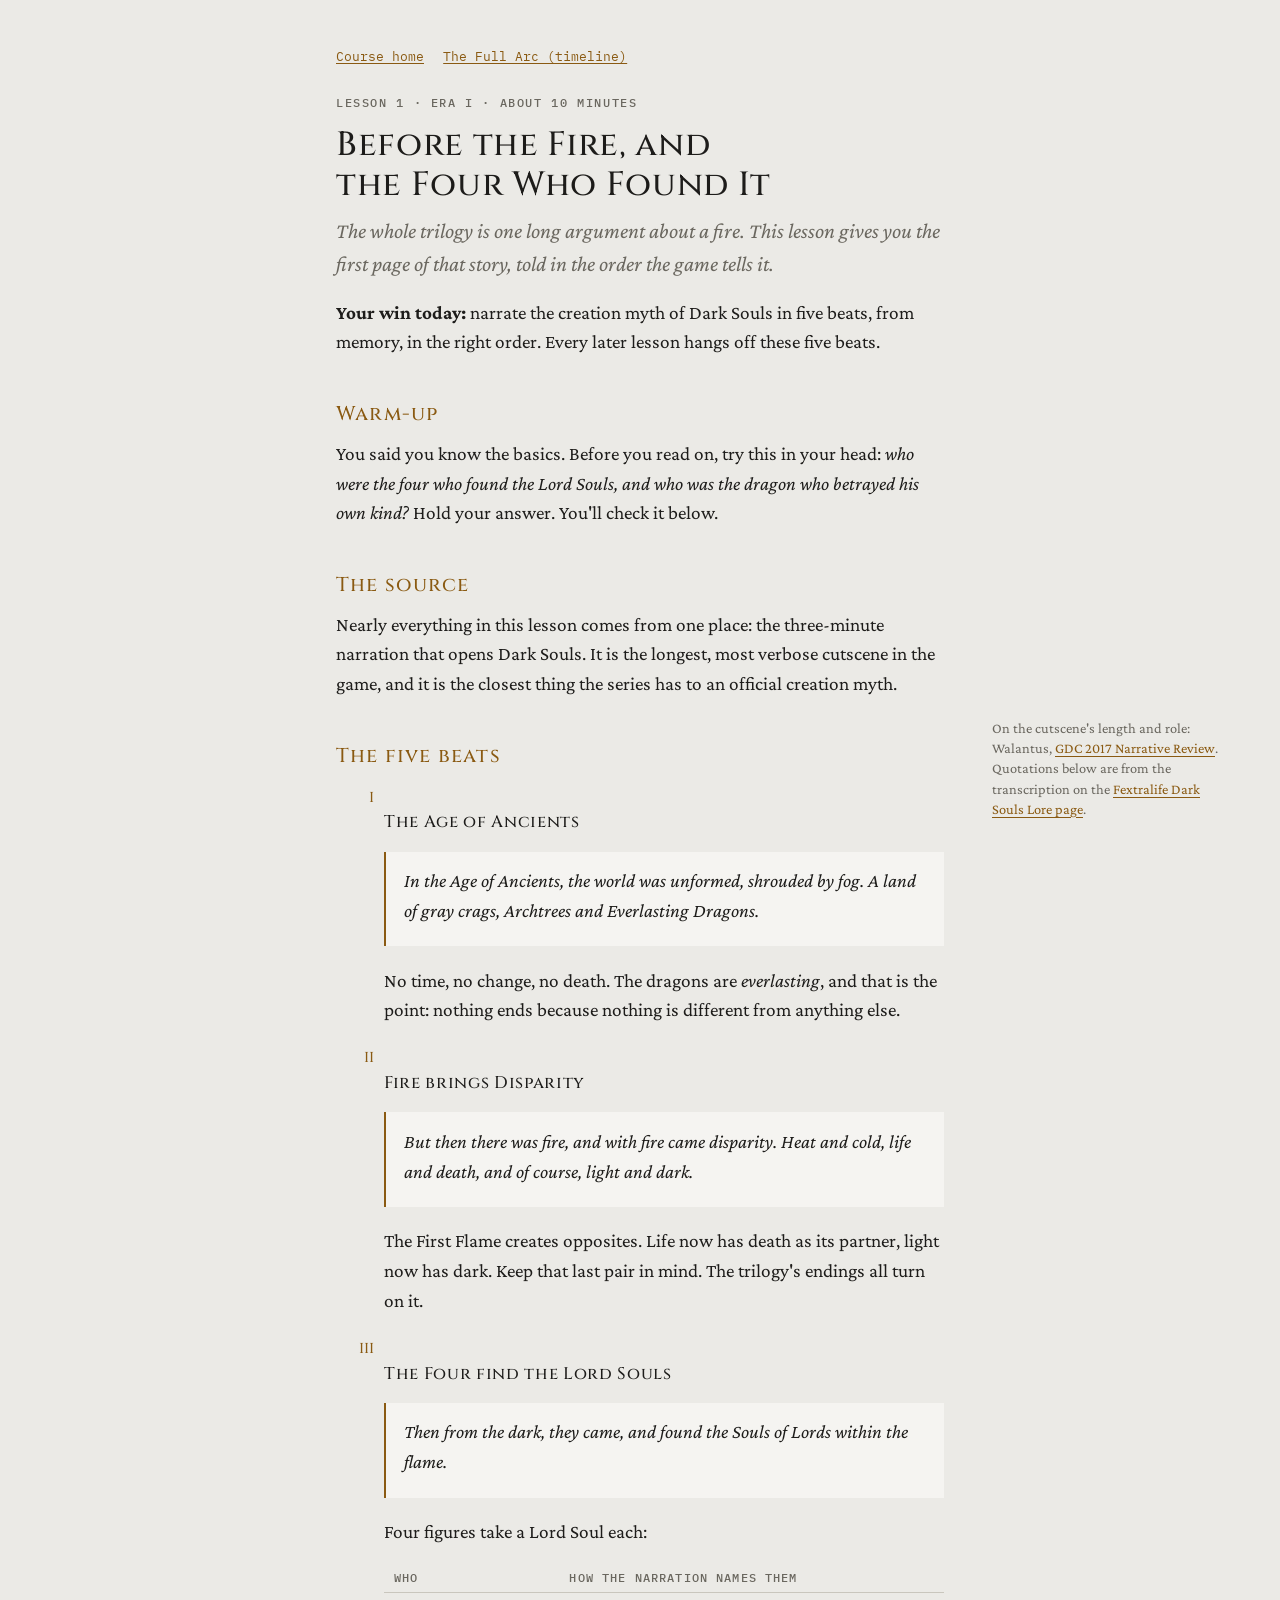
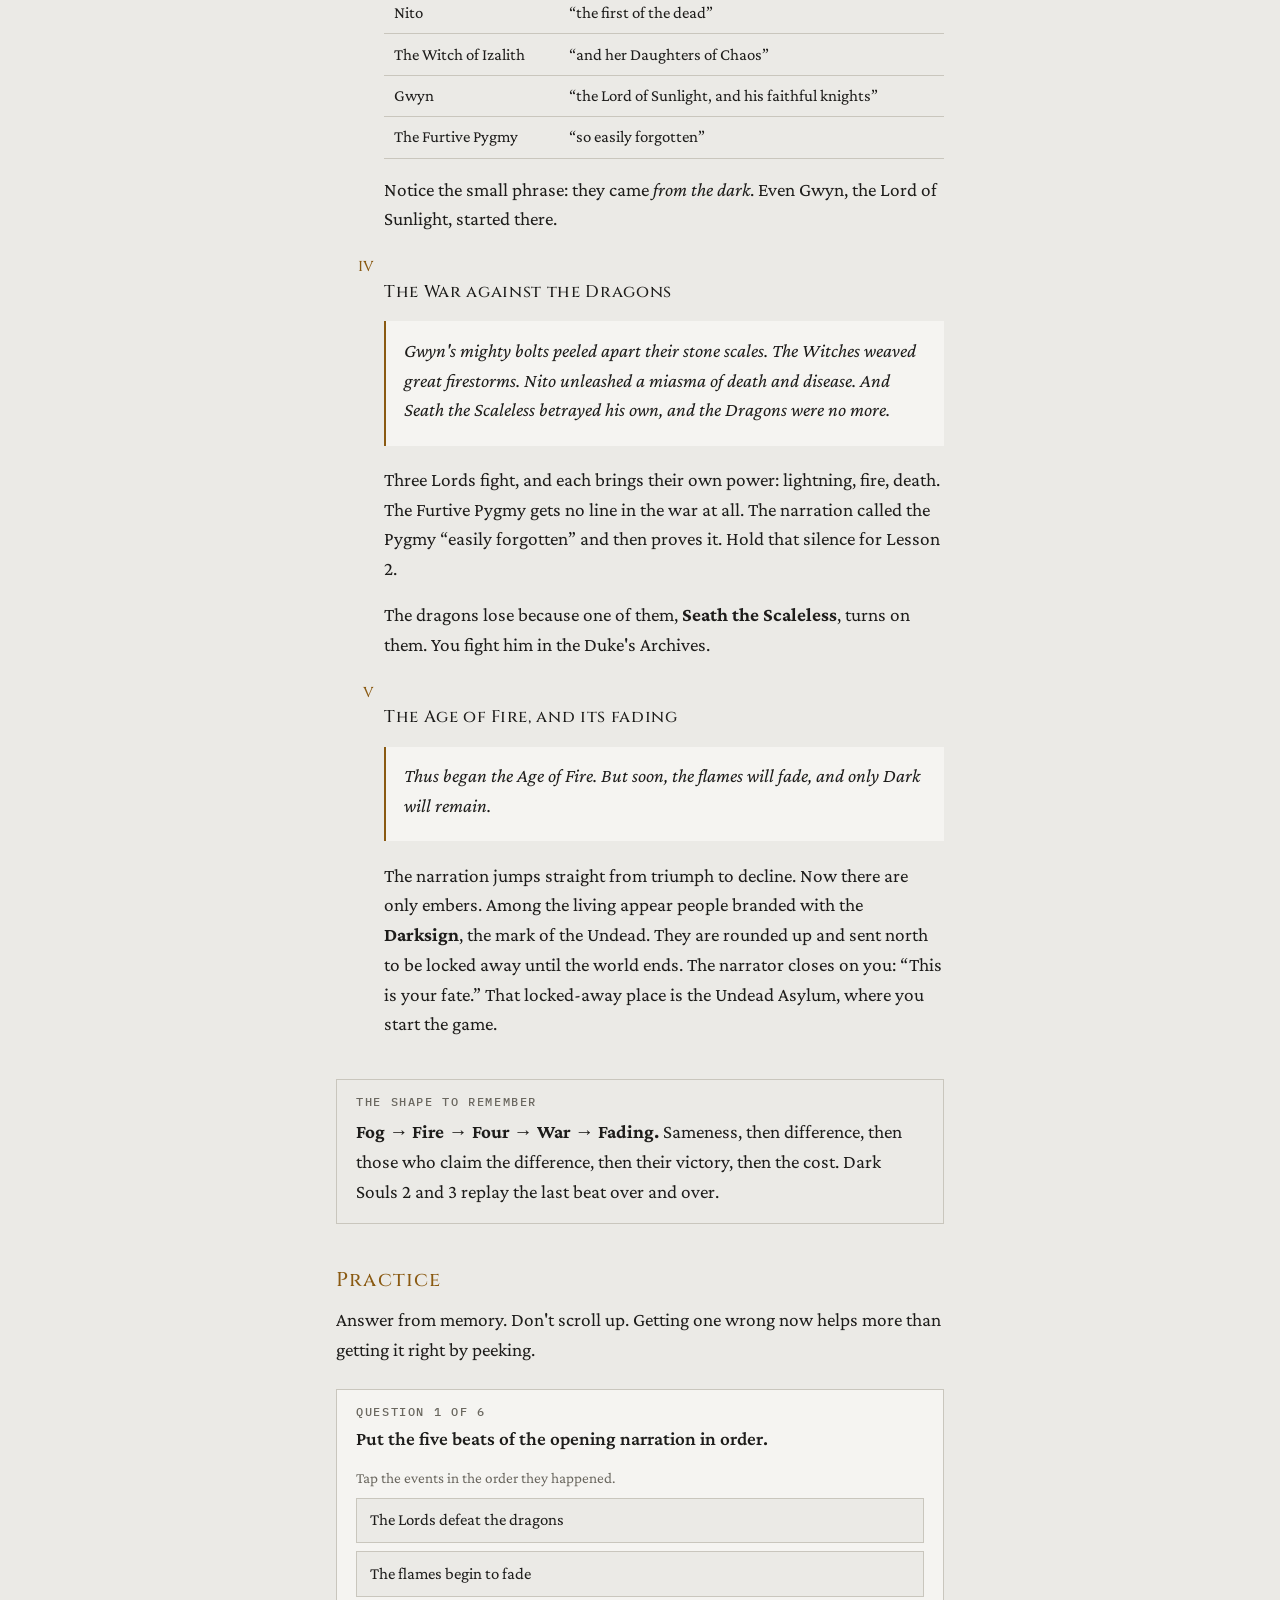
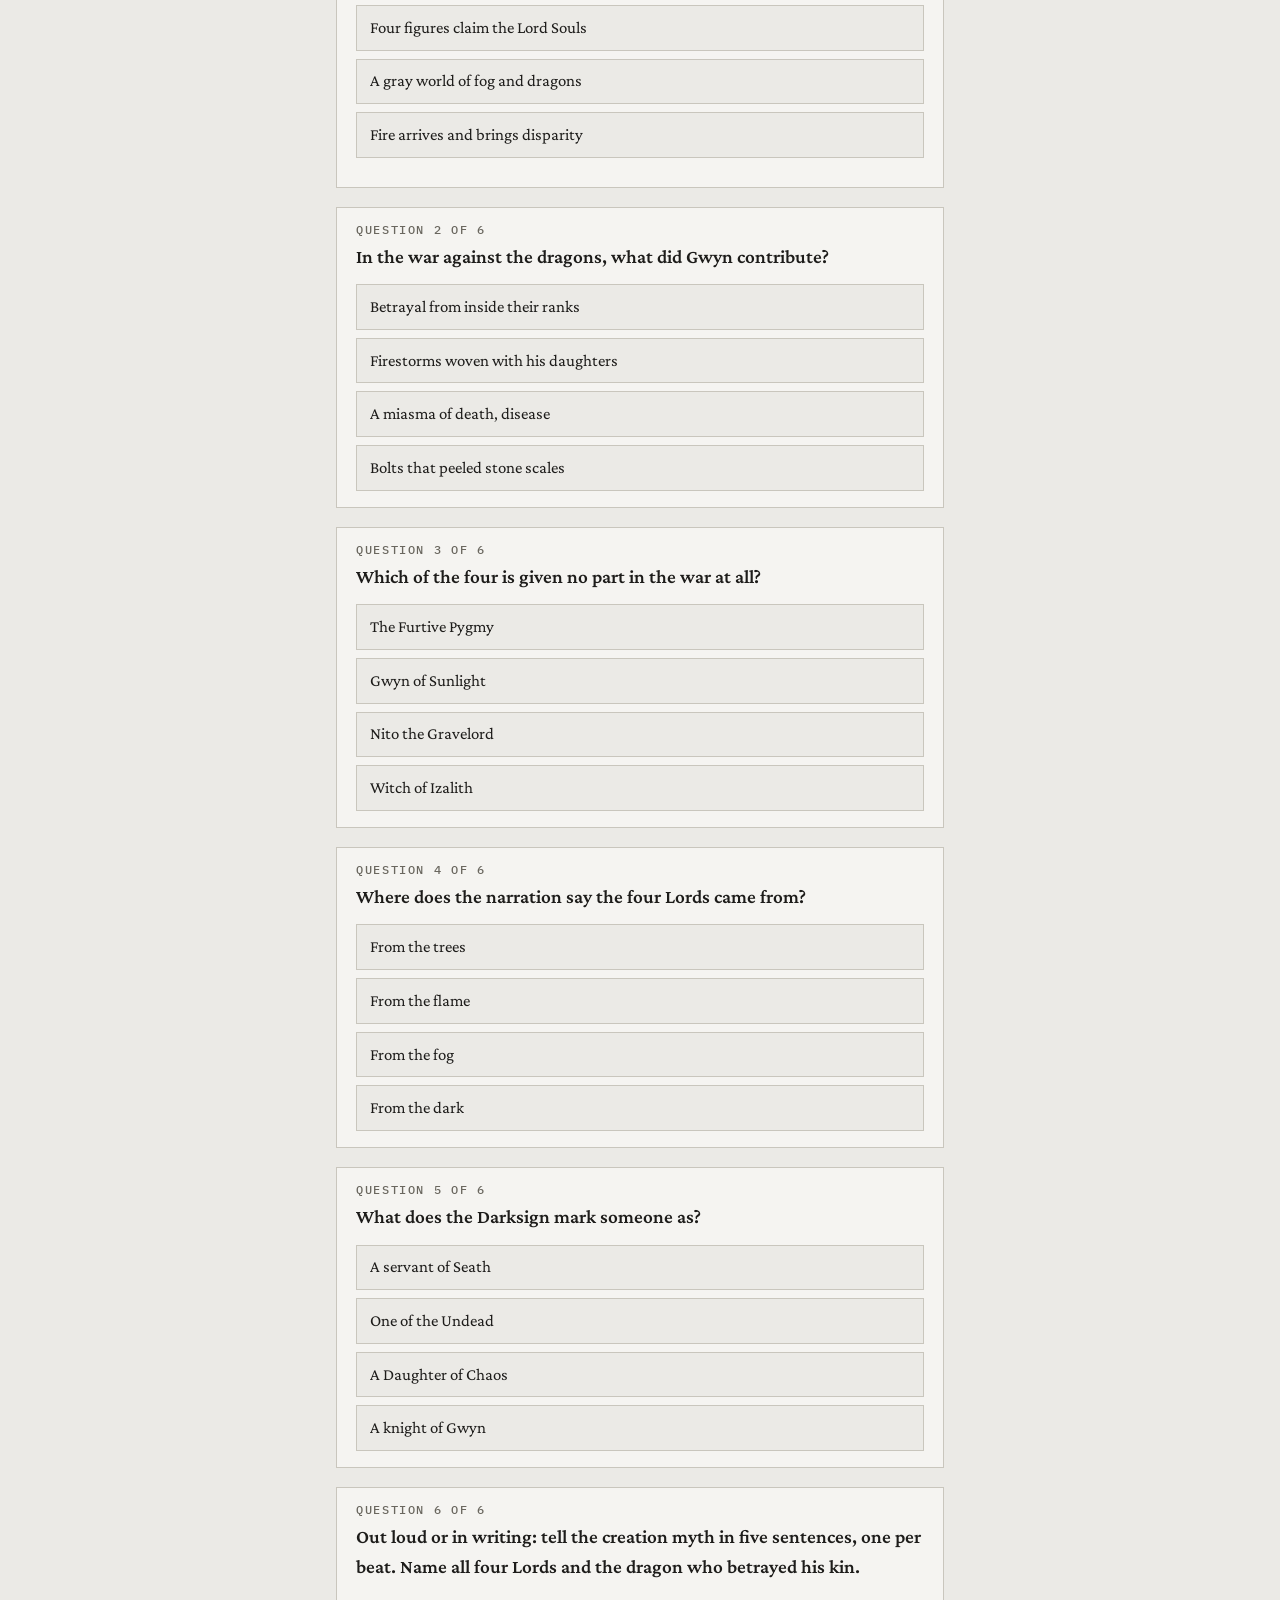
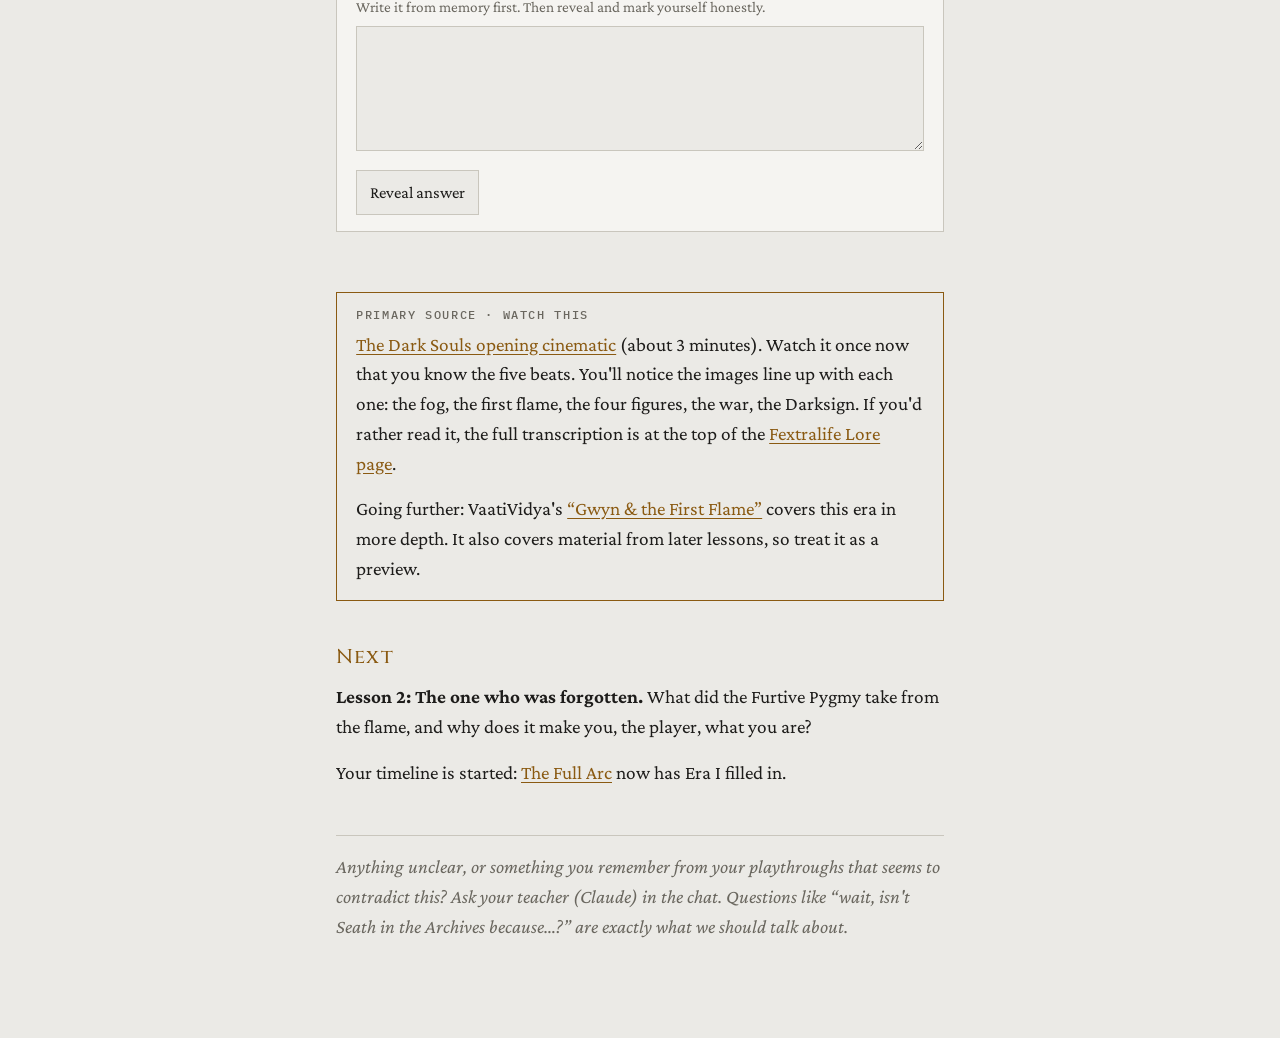
==== lessons/0001-the-age-of-ancients.html @ 2b3f993d "Start Dark Souls lore course: mission, resources, lesson 1, timeline Co-Authored-By: Claude Opus 5.5" ====
<!doctype html>
<html lang="en">
<head>
<meta charset="utf-8">
<meta name="viewport" content="width=device-width, initial-scale=1, viewport-fit=cover">
<meta name="claude:viewport-fit-sides" content="cover">
<title>Lesson 1 · The Age of Ancients</title>
<link rel="stylesheet" href="../assets/course.css">
</head>
<body>
<main>
<nav class="crumbs"><a href="../index.html">Course home</a><a href="../reference/timeline.html">The Full Arc (timeline)</a></nav>

<p class="eyebrow">Lesson 1 · Era I · About 10 minutes</p>
<h1>Before the Fire, and the Four Who Found It</h1>
<p class="lede">The whole trilogy is one long argument about a fire. This lesson gives you the first page of that story, told in the order the game tells it.</p>

<p><strong>Your win today:</strong> narrate the creation myth of Dark Souls in five beats, from memory, in the right order. Every later lesson hangs off these five beats.</p>

<h2>Warm-up</h2>
<p>You said you know the basics. Before you read on, try this in your head: <em>who were the four who found the Lord Souls, and who was the dragon who betrayed his own kind?</em> Hold your answer. You'll check it below.</p>

<h2>The source</h2>
<p>Nearly everything in this lesson comes from one place: the three-minute narration that opens Dark Souls. It is the longest, most verbose cutscene in the game, and it is the closest thing the series has to an official creation myth.</p>
<span class="side">On the cutscene's length and role: Walantus, <a href="https://media.gdcvault.com/gdc2017/GameNarrativeReview/Calvin_Walantus_UCSC_GDC_Narrative.pdf">GDC 2017 Narrative Review</a>. Quotations below are from the transcription on the <a href="https://darksouls.wiki.fextralife.com/Lore">Fextralife Dark Souls Lore page</a>.</span>

<h2>The five beats</h2>
<ol class="beats">
  <li><div>
    <h3>The Age of Ancients</h3>
    <blockquote class="ingame"><p>In the Age of Ancients, the world was unformed, shrouded by fog. A land of gray crags, Archtrees and Everlasting Dragons.</p></blockquote>
    <p>No time, no change, no death. The dragons are <em>everlasting</em>, and that is the point: nothing ends because nothing is different from anything else.</p>
  </div></li>
  <li><div>
    <h3>Fire brings Disparity</h3>
    <blockquote class="ingame"><p>But then there was fire, and with fire came disparity. Heat and cold, life and death, and of course, light and dark.</p></blockquote>
    <p>The First Flame creates opposites. Life now has death as its partner, light now has dark. Keep that last pair in mind. The trilogy's endings all turn on it.</p>
  </div></li>
  <li><div>
    <h3>The Four find the Lord Souls</h3>
    <blockquote class="ingame"><p>Then from the dark, they came, and found the Souls of Lords within the flame.</p></blockquote>
    <p>Four figures take a Lord Soul each:</p>
    <div class="table-wrap"><table>
      <tr><th>Who</th><th>How the narration names them</th></tr>
      <tr><td>Nito</td><td>“the first of the dead”</td></tr>
      <tr><td>The Witch of Izalith</td><td>“and her Daughters of Chaos”</td></tr>
      <tr><td>Gwyn</td><td>“the Lord of Sunlight, and his faithful knights”</td></tr>
      <tr><td>The Furtive Pygmy</td><td>“so easily forgotten”</td></tr>
    </table></div>
    <p>Notice the small phrase: they came <em>from the dark</em>. Even Gwyn, the Lord of Sunlight, started there.</p>
  </div></li>
  <li><div>
    <h3>The War against the Dragons</h3>
    <blockquote class="ingame"><p>Gwyn's mighty bolts peeled apart their stone scales. The Witches weaved great firestorms. Nito unleashed a miasma of death and disease. And Seath the Scaleless betrayed his own, and the Dragons were no more.</p></blockquote>
    <p>Three Lords fight, and each brings their own power: lightning, fire, death. The Furtive Pygmy gets no line in the war at all. The narration called the Pygmy “easily forgotten” and then proves it. Hold that silence for Lesson 2.</p>
    <p>The dragons lose because one of them, <strong>Seath the Scaleless</strong>, turns on them. You fight him in the Duke's Archives.</p>
  </div></li>
  <li><div>
    <h3>The Age of Fire, and its fading</h3>
    <blockquote class="ingame"><p>Thus began the Age of Fire. But soon, the flames will fade, and only Dark will remain.</p></blockquote>
    <p>The narration jumps straight from triumph to decline. Now there are only embers. Among the living appear people branded with the <strong>Darksign</strong>, the mark of the Undead. They are rounded up and sent north to be locked away until the world ends. The narrator closes on you: “This is your fate.” That locked-away place is the Undead Asylum, where you start the game.</p>
  </div></li>
</ol>

<div class="box">
  <span class="eyebrow">The shape to remember</span>
  <p><strong>Fog → Fire → Four → War → Fading.</strong> Sameness, then difference, then those who claim the difference, then their victory, then the cost. Dark Souls 2 and 3 replay the last beat over and over.</p>
</div>

<h2>Practice</h2>
<p>Answer from memory. Don't scroll up. Getting one wrong now helps more than getting it right by peeking.</p>

<section class="quiz"><script type="application/json">
[
  { "type": "order",
    "q": "Put the five beats of the opening narration in order.",
    "items": ["A gray world of fog and dragons", "Fire arrives and brings disparity", "Four figures claim the Lord Souls", "The Lords defeat the dragons", "The flames begin to fade"],
    "why": "<p>Fog → Fire → Four → War → Fading.</p>" },
  { "type": "choice",
    "q": "In the war against the dragons, what did Gwyn contribute?",
    "options": ["Bolts that peeled stone scales", "Firestorms woven with his daughters", "A miasma of death, disease", "Betrayal from inside their ranks"],
    "answer": 0,
    "why": "<p>“Gwyn's mighty bolts peeled apart their stone scales.” Firestorms were the Witches, the miasma was Nito, and the betrayal was Seath.</p>" },
  { "type": "choice",
    "q": "Which of the four is given no part in the war at all?",
    "options": ["Nito the Gravelord", "The Furtive Pygmy", "Witch of Izalith", "Gwyn of Sunlight"],
    "answer": 1,
    "why": "<p>The narration calls the Pygmy “so easily forgotten,” then leaves the Pygmy out of the war. Lesson 2 is about why that matters.</p>" },
  { "type": "choice",
    "q": "Where does the narration say the four Lords came from?",
    "options": ["From the dark", "From the fog", "From the trees", "From the flame"],
    "answer": 0,
    "why": "<p>“Then from the dark, they came, and found the Souls of Lords within the flame.” They found the souls in the flame, but they came from the dark.</p>" },
  { "type": "choice",
    "q": "What does the Darksign mark someone as?",
    "options": ["One of the Undead", "A knight of Gwyn", "A Daughter of Chaos", "A servant of Seath"],
    "answer": 0,
    "why": "<p>“The Darksign brands the Undead.” The Undead are sent north and locked away. That's you, in the Undead Asylum.</p>" },
  { "type": "recall",
    "q": "Out loud or in writing: tell the creation myth in five sentences, one per beat. Name all four Lords and the dragon who betrayed his kin.",
    "answer": "<p>The world was gray fog, Archtrees and Everlasting Dragons. Then fire came and brought disparity: heat and cold, life and death, light and dark. From the dark, four came and found Lord Souls in the flame: Nito, the Witch of Izalith, Gwyn, and the Furtive Pygmy. Gwyn's lightning, the Witches' firestorms and Nito's miasma, plus Seath's betrayal, destroyed the dragons. That began the Age of Fire, which is now fading; the Undead bear the Darksign and are locked away in the north.</p>" }
]
</script></section>

<div class="box source">
  <span class="eyebrow">Primary source · watch this</span>
  <p><a href="https://www.youtube.com/results?search_query=dark+souls+opening+cinematic+intro">The Dark Souls opening cinematic</a> (about 3 minutes). Watch it once now that you know the five beats. You'll notice the images line up with each one: the fog, the first flame, the four figures, the war, the Darksign. If you'd rather read it, the full transcription is at the top of the <a href="https://darksouls.wiki.fextralife.com/Lore">Fextralife Lore page</a>.</p>
  <p>Going further: VaatiVidya's <a href="https://www.youtube.com/results?search_query=VaatiVidya+Gwyn+the+First+Flame">“Gwyn &amp; the First Flame”</a> covers this era in more depth. It also covers material from later lessons, so treat it as a preview.</p>
</div>

<h2>Next</h2>
<p><strong>Lesson 2: The one who was forgotten.</strong> What did the Furtive Pygmy take from the flame, and why does it make you, the player, what you are?</p>
<p>Your timeline is started: <a href="../reference/timeline.html">The Full Arc</a> now has Era I filled in.</p>

<p class="ask">Anything unclear, or something you remember from your playthroughs that seems to contradict this? Ask your teacher (Claude) in the chat. Questions like “wait, isn't Seath in the Archives because…?” are exactly what we should talk about.</p>
</main>
<script src="../assets/quiz.js"></script>
</body>
</html>
---- assets/course.css ----
/* Shared stylesheet for every lesson and reference page.
   Layout: one Tufte-style reading column (~65ch); citations sit in the right margin on wide screens, inline on phones.
   Palette: ash and bone, with one accent — the dim gold of a bonfire ember. */
@import url("https://fonts.googleapis.com/css2?family=Cinzel:wght@500;700&family=Crimson+Pro:ital,wght@0,400;0,600;1,400&family=IBM+Plex+Mono:wght@400;500&display=swap");

:root {
  --bg: #ebeae6;        /* ash, slightly cool */
  --surface: #f5f4f1;
  --fg: #1d1c1a;
  --muted: #6a675f;
  --rule: #c9c6bd;
  --accent: #8a5a12;    /* ember gold, dark enough for text on ash */
  --good: #2f6b3a;
  --bad: #9a2f22;
  --display: "Cinzel", "Trajan Pro", Georgia, serif;
  --body: "Crimson Pro", Georgia, "Times New Roman", serif;
  --mono: "IBM Plex Mono", ui-monospace, Menlo, monospace;
  --measure: 38rem;
}
@media (prefers-color-scheme: dark) {
  :root:not([data-theme="light"]) {
    --bg: #141517; --surface: #1d1f22; --fg: #e4e1d8; --muted: #9b978c;
    --rule: #34363a; --accent: #d9a441; --good: #7fbf88; --bad: #e0806f;
    color-scheme: dark;
  }
}
:root[data-theme="dark"] {
  --bg: #141517; --surface: #1d1f22; --fg: #e4e1d8; --muted: #9b978c;
  --rule: #34363a; --accent: #d9a441; --good: #7fbf88; --bad: #e0806f;
  color-scheme: dark;
}

* { box-sizing: border-box; }
body {
  margin: 0;
  background: var(--bg);
  color: var(--fg);
  font: 1.2rem/1.55 var(--body);
  padding-block: 3rem 5rem;
  padding-left: max(16px, env(safe-area-inset-left, 0px));
  padding-right: max(16px, env(safe-area-inset-right, 0px));
}
main, .page { max-width: var(--measure); margin: 0 auto; position: relative; }

h1, h2, h3 { font-family: var(--display); font-weight: 500; text-wrap: balance; line-height: 1.2; }
h1 { font-size: 2.1rem; margin: 0.2rem 0 0.6rem; letter-spacing: 0.02em; }
h2 { font-size: 1.25rem; margin: 2.8rem 0 0.8rem; letter-spacing: 0.06em; color: var(--accent); }
h3 { font-size: 1.05rem; margin: 1.8rem 0 0.5rem; letter-spacing: 0.04em; }
p { margin: 0 0 1rem; }
a { color: var(--accent); text-underline-offset: 0.18em; }
a:focus-visible, button:focus-visible, textarea:focus-visible { outline: 2px solid var(--accent); outline-offset: 2px; }

.eyebrow {
  font: 500 0.72rem/1 var(--mono); text-transform: uppercase; letter-spacing: 0.14em; color: var(--muted);
}
.lede { font-size: 1.35rem; font-style: italic; color: var(--muted); }
nav.crumbs { display: flex; flex-wrap: wrap; gap: 0.4rem 1.2rem; font: 0.8rem var(--mono); margin-bottom: 2rem; }
hr { border: 0; border-top: 1px solid var(--rule); margin: 2.5rem 0; }

/* In-game text: narration, dialogue, item descriptions. Set apart like the game's own text box. */
blockquote.ingame {
  margin: 1.2rem 0; padding: 0.9rem 1.1rem;
  border-left: 2px solid var(--accent);
  background: var(--surface);
  font-style: italic;
}
blockquote.ingame p { margin: 0 0 0.4rem; }
blockquote.ingame cite { display: block; font: normal 0.75rem var(--mono); color: var(--muted); margin-top: 0.5rem; }

/* Sidenotes: margin citations on wide screens, inline small print on narrow. */
.side { display: block; font-size: 0.9rem; line-height: 1.4; color: var(--muted); margin: -0.4rem 0 1rem; }
@media (min-width: 70rem) {
  .side { float: right; clear: right; width: 15rem; margin: 0.2rem -18rem 0 0; }
}

/* Callouts by role */
.box { border: 1px solid var(--rule); padding: 1rem 1.2rem; margin: 1.5rem 0; }
.box > :last-child { margin-bottom: 0; }
.box .eyebrow { display: block; margin-bottom: 0.6rem; }
.source { border-color: var(--accent); }

/* Ordered beats of a story */
ol.beats { list-style: none; padding: 0; margin: 1rem 0; display: grid; gap: 0.2rem; counter-reset: beat; }
ol.beats > li { counter-increment: beat; display: grid; grid-template-columns: 2.4rem 1fr; gap: 0.6rem; }
ol.beats > li::before { content: counter(beat, upper-roman); font: 500 0.9rem/1.9 var(--display); color: var(--accent); text-align: right; }
ol.beats > li > div { min-width: 0; }

table { border-collapse: collapse; width: 100%; font-size: 1.05rem; }
.table-wrap { overflow-x: auto; margin: 1rem 0; }
th, td { text-align: left; padding: 0.45rem 0.6rem; border-bottom: 1px solid var(--rule); vertical-align: top; }
th { font: 500 0.72rem var(--mono); text-transform: uppercase; letter-spacing: 0.1em; color: var(--muted); }

.ask { font-style: italic; color: var(--muted); border-top: 1px solid var(--rule); padding-top: 1rem; margin-top: 3rem; }

@media print {
  :root { --bg: #fff; --surface: #fff; --fg: #000; --muted: #444; --accent: #000; }
  body { padding: 0; font-size: 11pt; }
  .quiz button, nav.crumbs { display: none; }
  .side { float: none; width: auto; margin: 0 0 0.6rem; }
}
@media (prefers-reduced-motion: reduce) { * { transition: none !important; animation: none !important; } }

/* Quiz component (assets/quiz.js) */
.quiz { display: grid; gap: 1.2rem; margin: 1.5rem 0; }
.q-card { border: 1px solid var(--rule); background: var(--surface); padding: 1rem 1.2rem; min-width: 0; }
.q-num { margin: 0 0 0.4rem; }
.q-text { font-weight: 600; margin-bottom: 0.8rem; }
.q-hint { display: block; font-size: 0.95rem; color: var(--muted); margin-bottom: 0.5rem; }
.q-options { display: grid; gap: 0.5rem; }
.q-opt, .q-btn {
  font: inherit; font-size: 1.05rem; text-align: left; color: var(--fg); background: var(--bg);
  border: 1px solid var(--rule); padding: 0.55rem 0.8rem; cursor: pointer;
}
.q-btn { text-align: center; }
.q-opt:hover:not(:disabled), .q-btn:hover { border-color: var(--accent); }
.q-opt:disabled { cursor: default; opacity: 0.55; }
.q-opt.is-right, .q-opt.is-wrong { opacity: 1; }
.is-right { border-color: var(--good) !important; }
.is-wrong { border-color: var(--bad) !important; }
.q-seq { margin: 0.8rem 0 0; padding-left: 1.4rem; }
.q-seq li { border-left: 2px solid transparent; padding-left: 0.4rem; }
.q-feedback { margin-top: 0.8rem; padding: 0.7rem 0.9rem; border-left: 3px solid; font-size: 1.05rem; }
.q-feedback.is-right { border-left-color: var(--good); }
.q-feedback.is-wrong { border-left-color: var(--bad); }
.q-feedback > :last-child { margin-bottom: 0; }
.quiz textarea { width: 100%; font: inherit; font-size: 1.05rem; padding: 0.6rem; background: var(--bg); color: var(--fg); border: 1px solid var(--rule); margin-bottom: 0.6rem; }
.q-answer { border-top: 1px dashed var(--rule); padding-top: 0.6rem; margin-top: 0.4rem; }
.q-row { display: flex; flex-wrap: wrap; gap: 0.5rem; }
.q-score { font: 500 0.85rem var(--mono); color: var(--accent); }
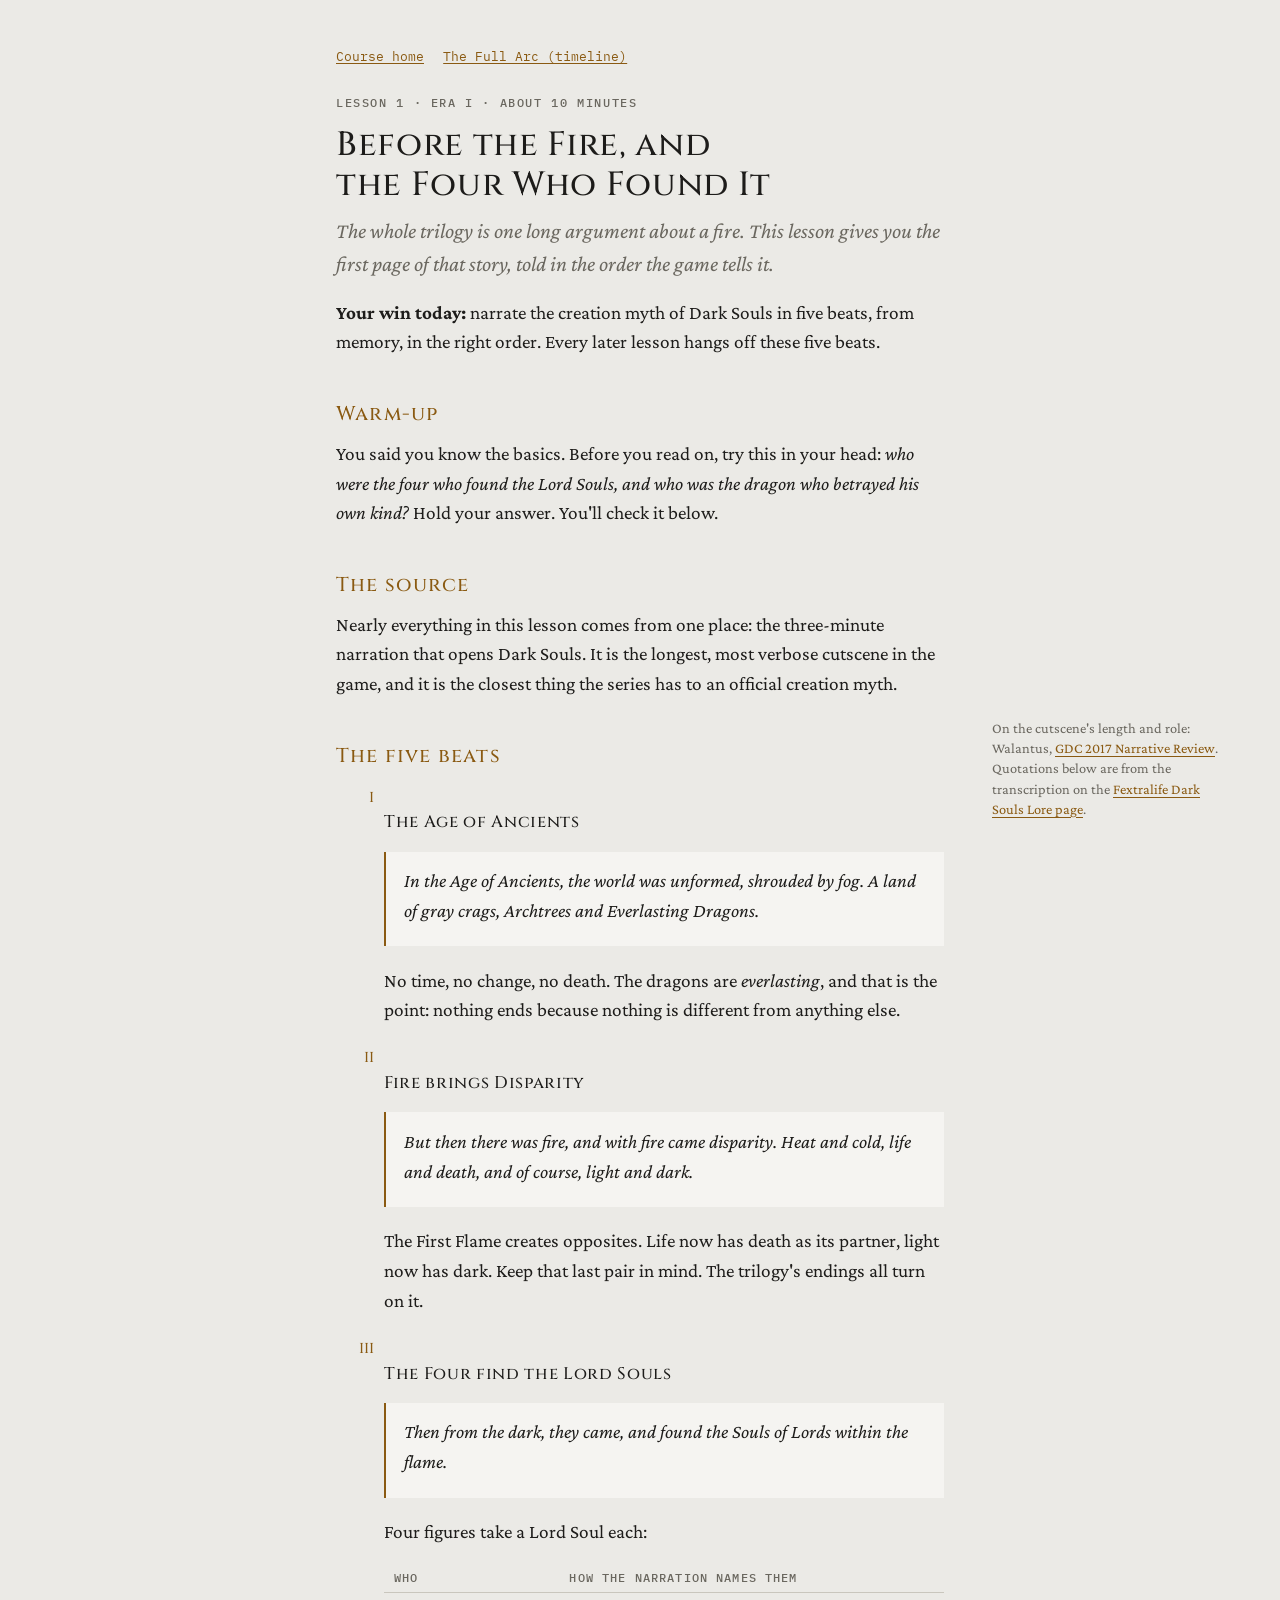
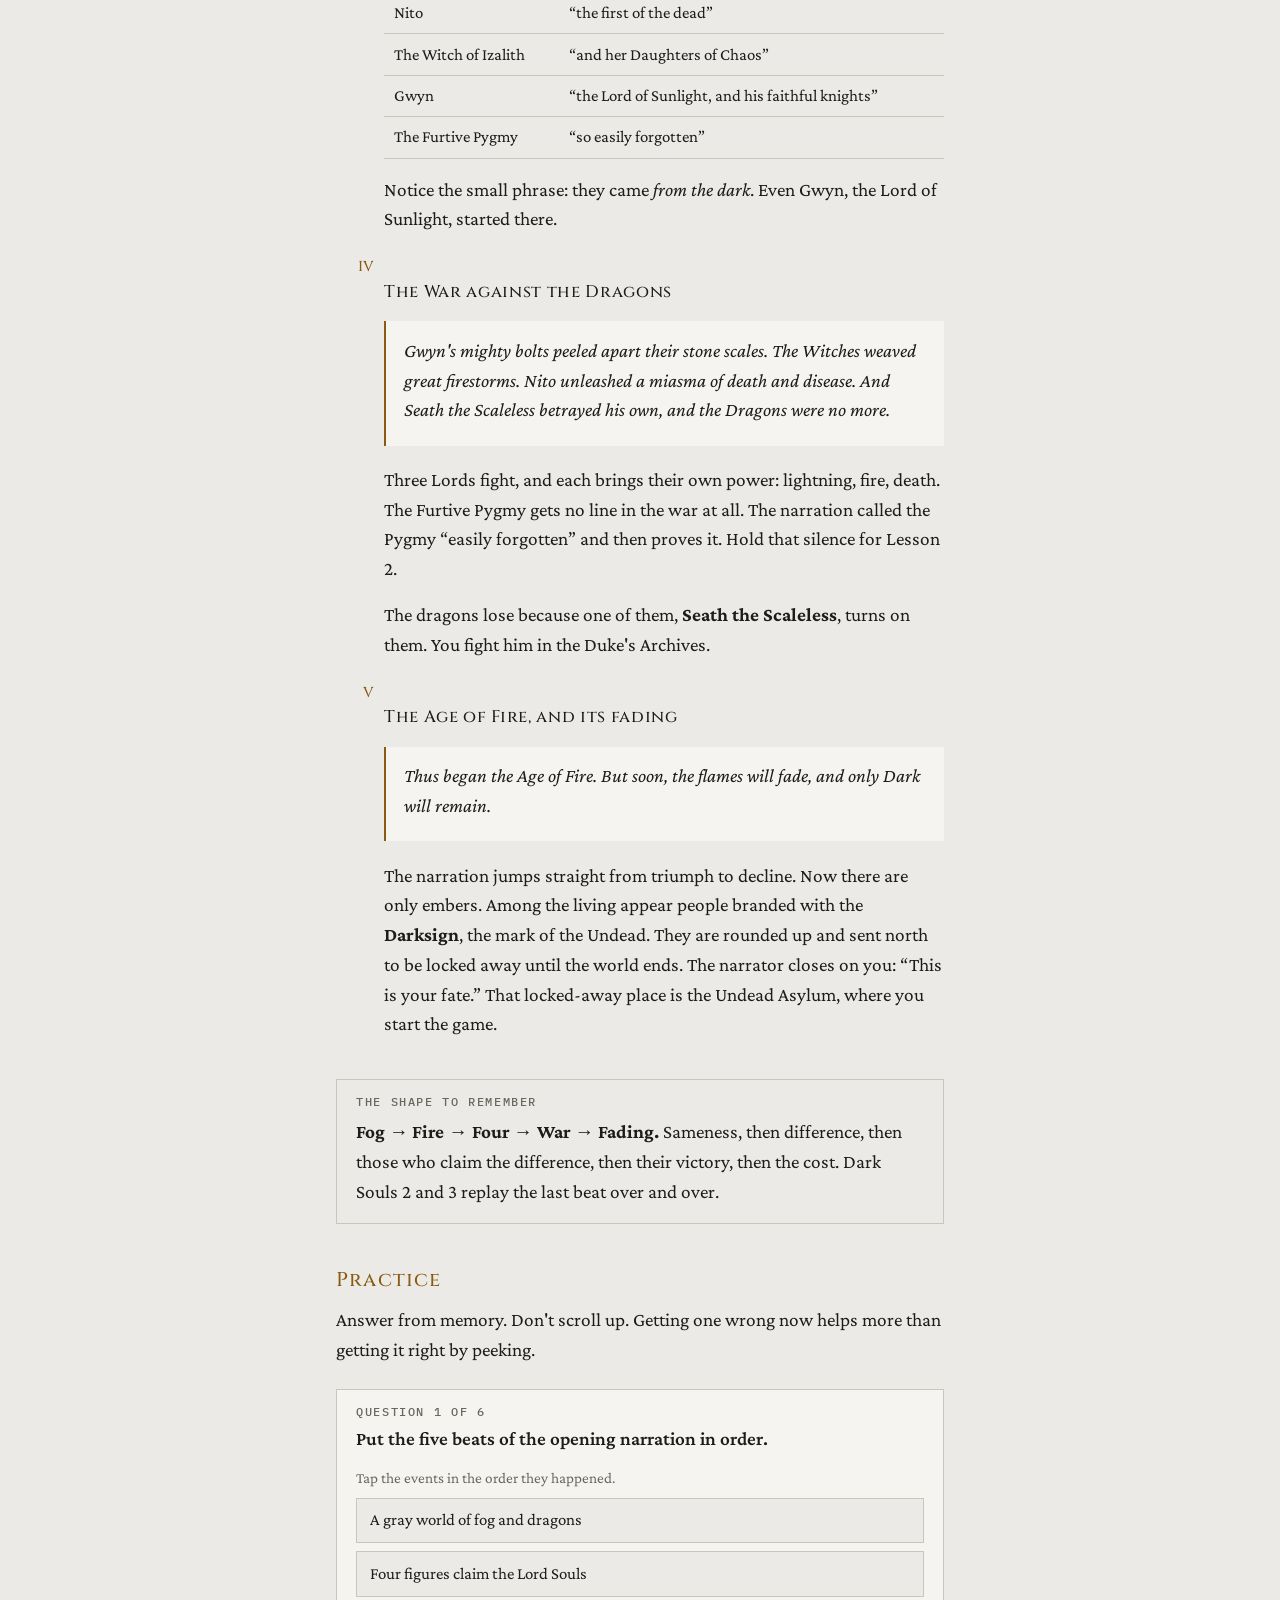
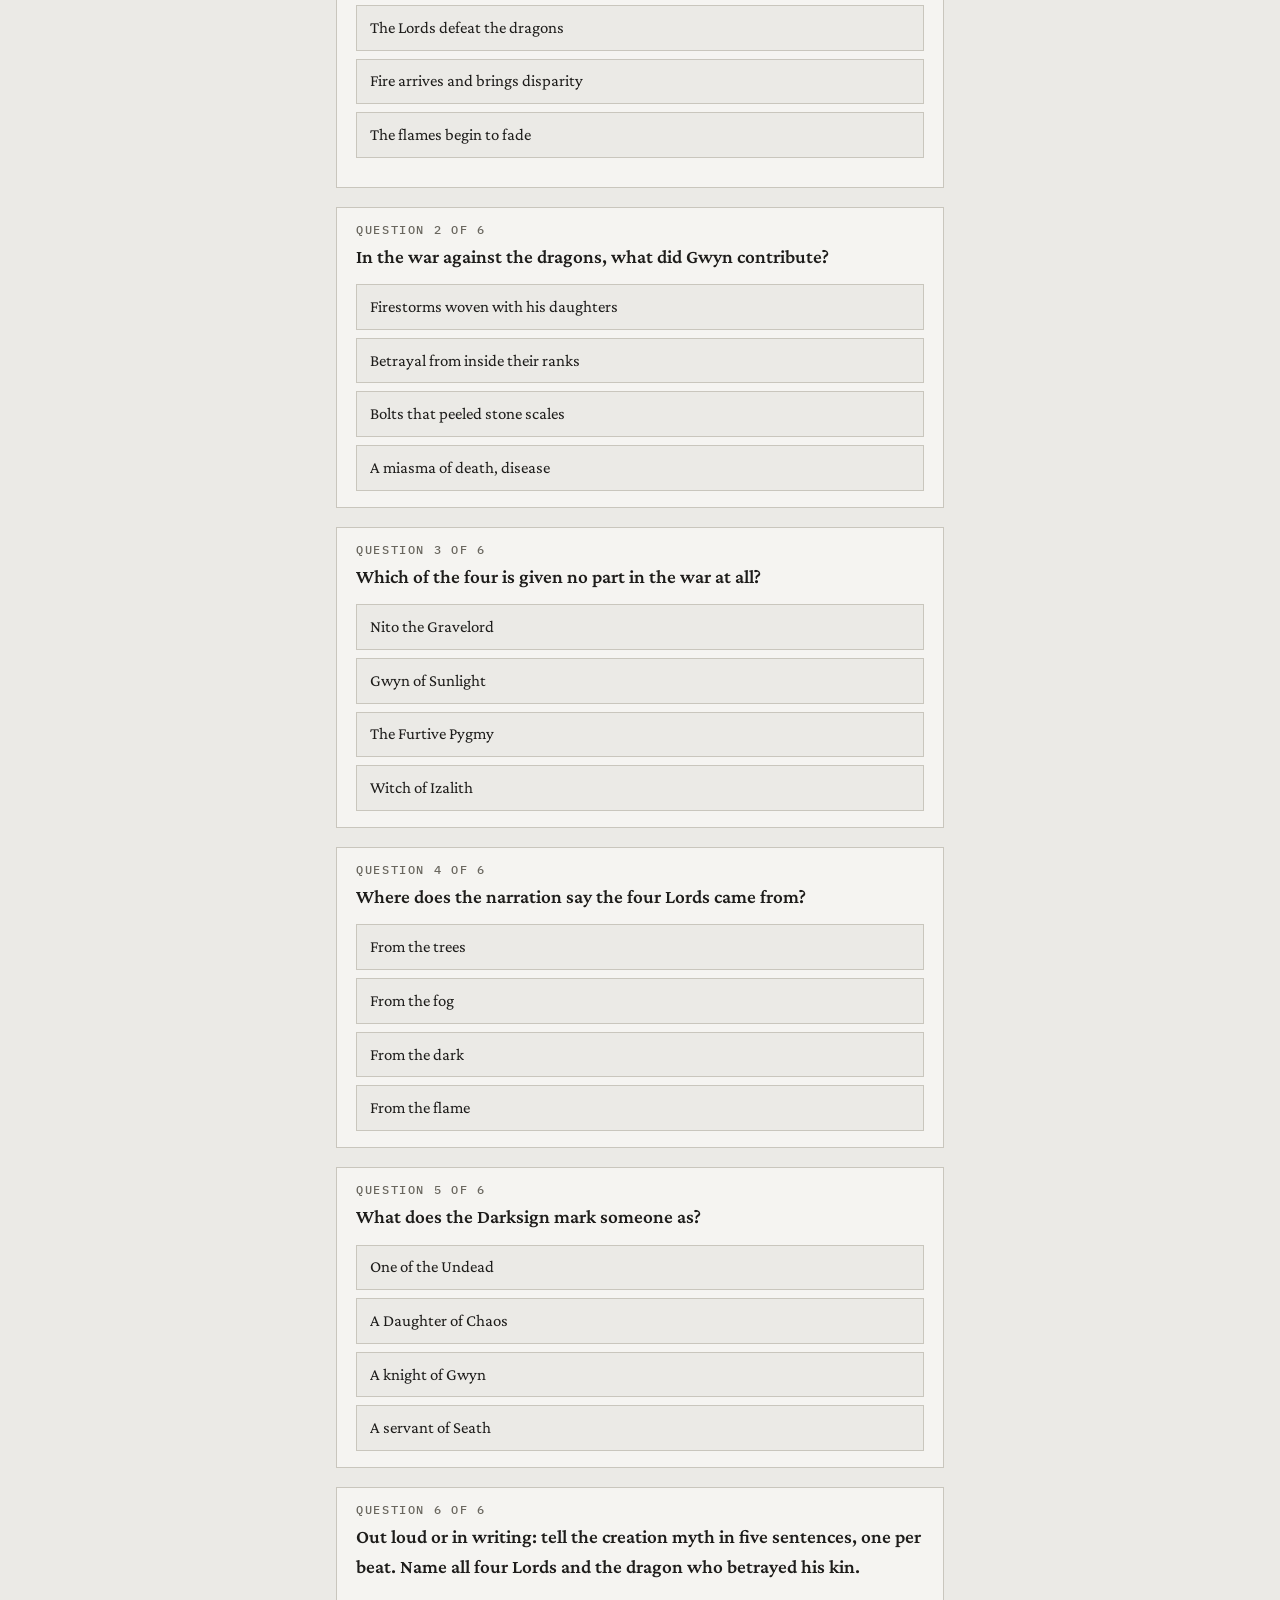
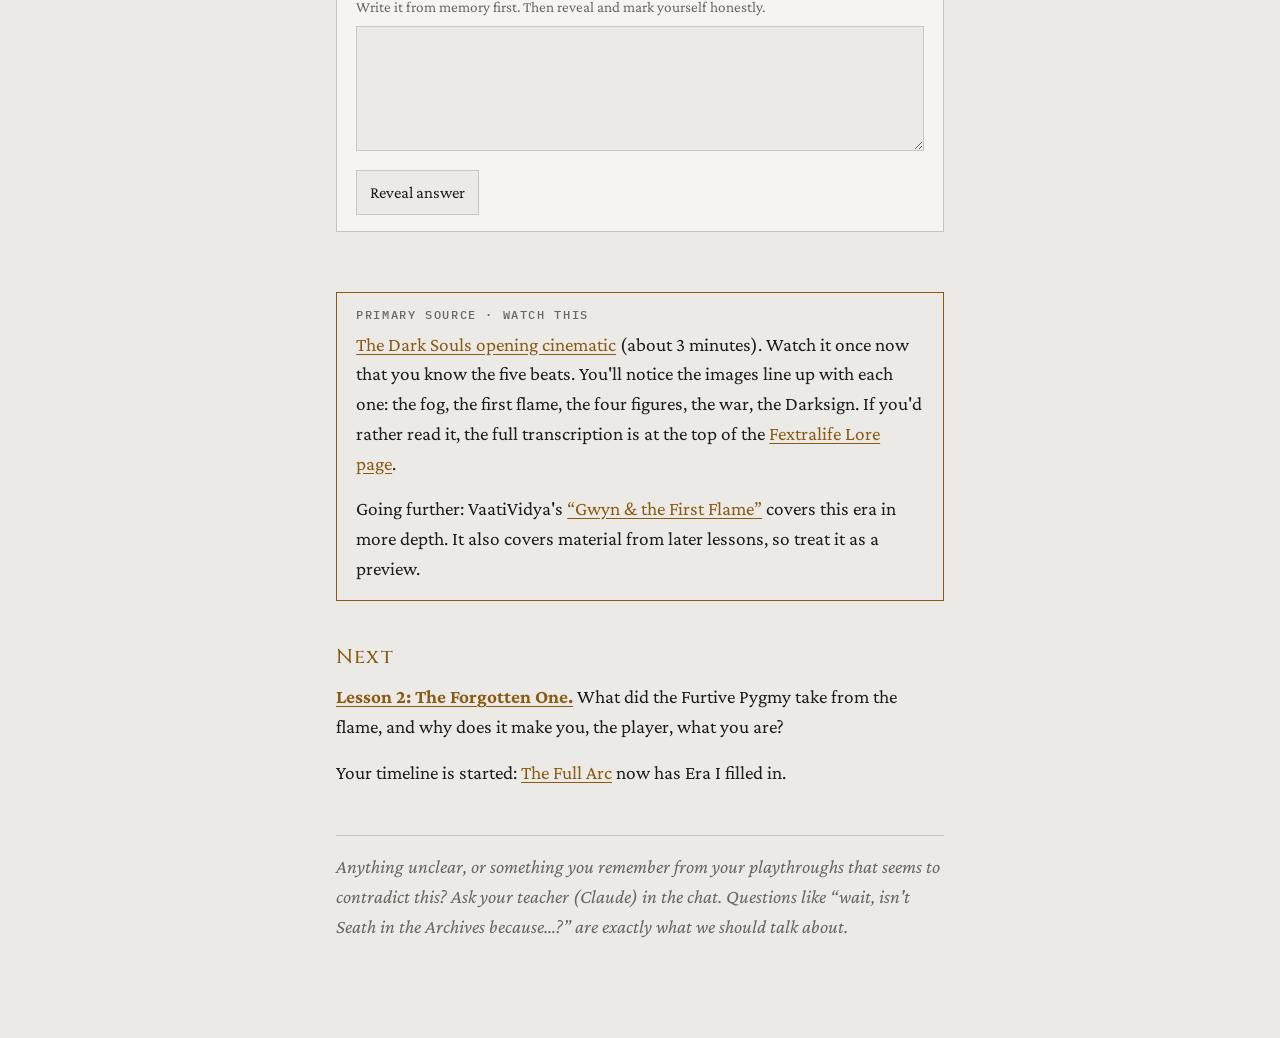
==== commit 68219693: "Add lesson 2 (the Dark Soul and humanity), glossary, timeline era II Co-Authored-By: Claude Opus 5.5" ====
--- a/lessons/0001-the-age-of-ancients.html
+++ b/lessons/0001-the-age-of-ancients.html
@@ -109,7 +109,7 @@
 </div>
 
 <h2>Next</h2>
-<p><strong>Lesson 2: The one who was forgotten.</strong> What did the Furtive Pygmy take from the flame, and why does it make you, the player, what you are?</p>
+<p><strong><a href="0002-the-forgotten-one.html">Lesson 2: The Forgotten One.</a></strong> What did the Furtive Pygmy take from the flame, and why does it make you, the player, what you are?</p>
 <p>Your timeline is started: <a href="../reference/timeline.html">The Full Arc</a> now has Era I filled in.</p>
 
 <p class="ask">Anything unclear, or something you remember from your playthroughs that seems to contradict this? Ask your teacher (Claude) in the chat. Questions like “wait, isn't Seath in the Archives because…?” are exactly what we should talk about.</p>
